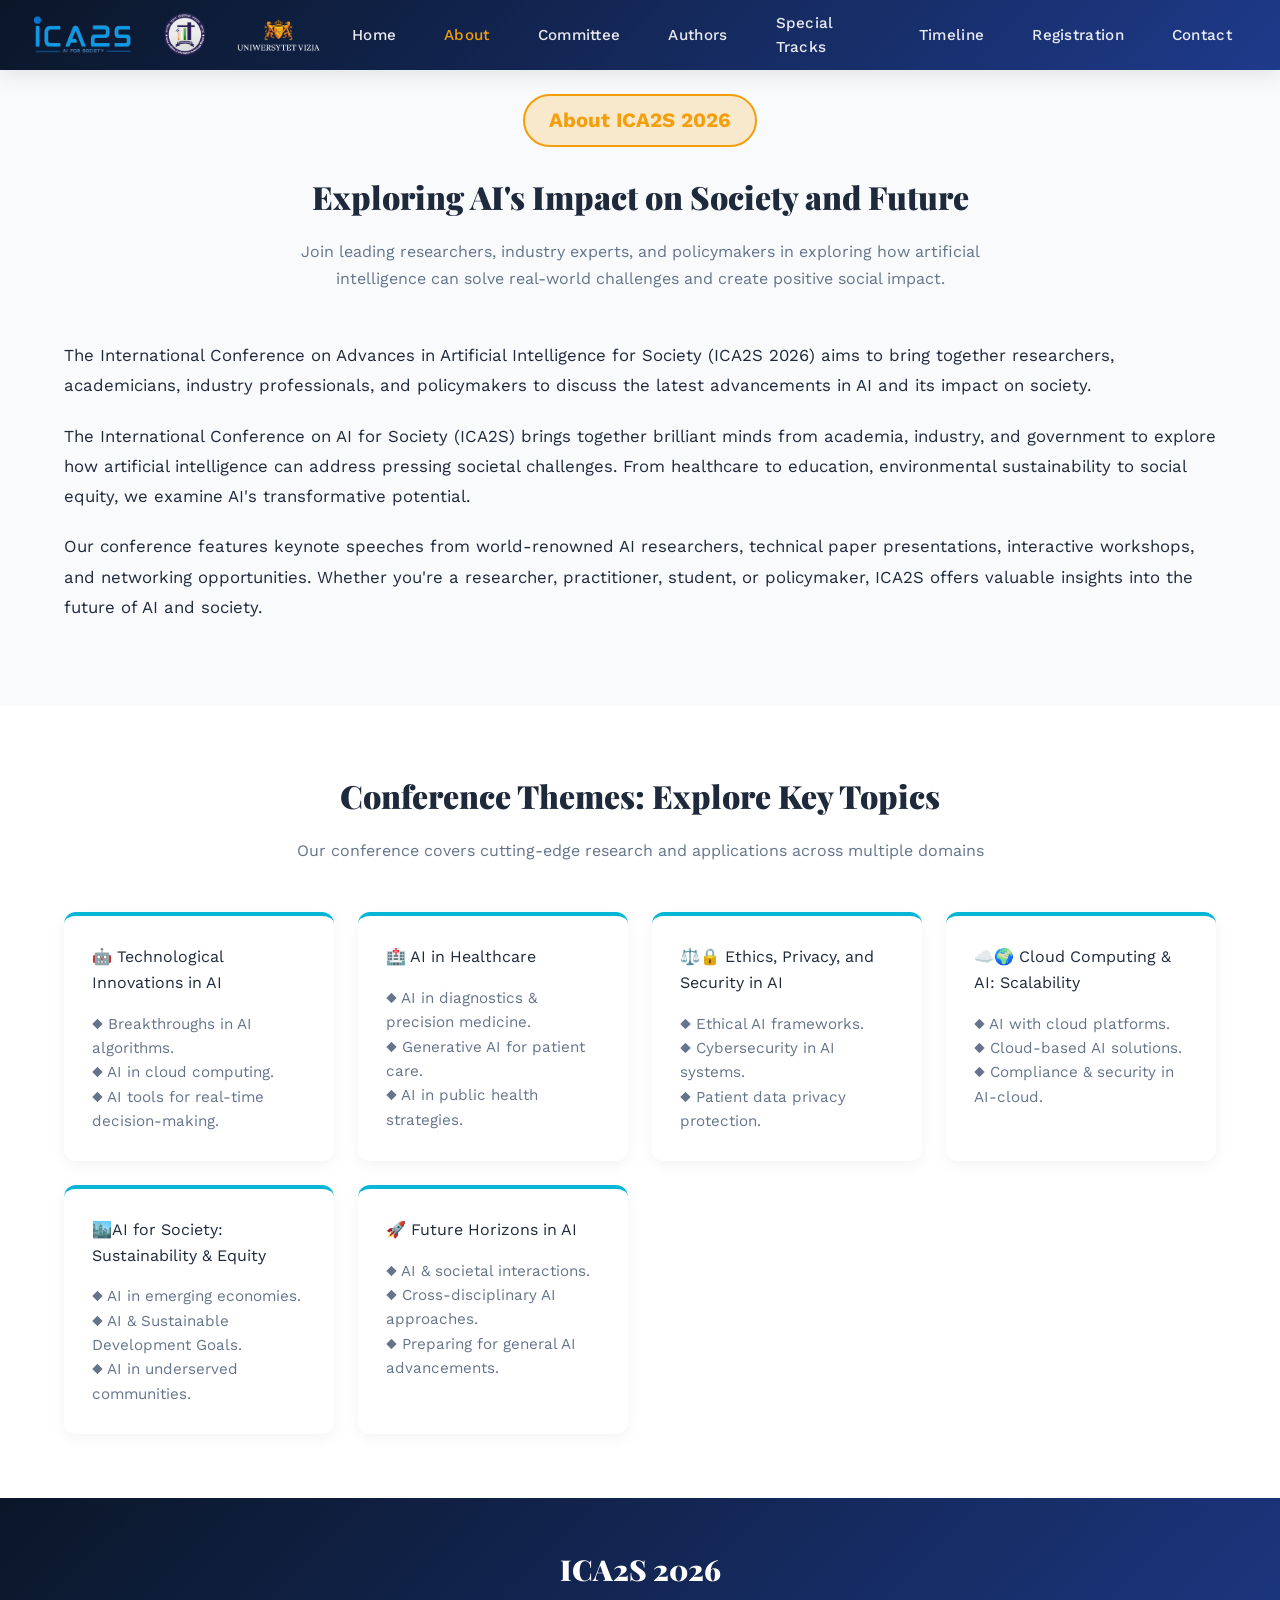
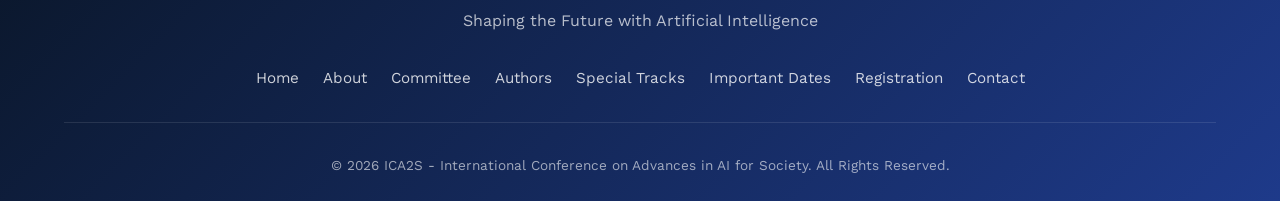
==== about.html @ 01bc4d03 "Seprate files and images" ====
<!DOCTYPE html>
<html lang="en">
<head>
    <meta charset="UTF-8">
    <meta name="viewport" content="width=device-width, initial-scale=1.0">
    <title>ICA2S 2026 -  International Conference on Advances in Artificial Intelligence for Society</title>
    <link rel="preconnect" href="https://fonts.googleapis.com">
    <link rel="preconnect" href="https://fonts.gstatic.com" crossorigin>
    <link href="https://fonts.googleapis.com/css2?family=Playfair+Display:wght@400;700;900&family=Work+Sans:wght@300;400;500;600&display=swap" rel="stylesheet">
    <link rel="icon" href="favicon/favicon.ico" type="image/x-icon">
    <link rel="stylesheet" href="css/style.css">
    <script src="scripts/script.js" defer></script>
</head>
<body>
    <!-- Fixed Navigation -->
    <nav id="navbar">
        <div class="nav-container">
            <div class="logo">
			<span style="display:flex; align-items:center; justify-content:flex-start; gap:20px; white-space:nowrap;">
    <a href="https://www.ica2s.com/" target="_blank" > <img src="Assets/logo.png" style="height:50px; width:auto;"> </a>
    <a href="https://iiitbhopal.ac.in/" target="_blank" ><img src="Assets/logo-iiitb.png" style="height:50px; width:auto;"> </a>
  <a href="https://vizja.pl/en/" target="_blank" ><img src="Assets/logo-v.png" style="height:50px; width:auto;"> </a>
</span>

                 
            </div>
            <button class="menu-toggle" id="menuToggle" aria-label="Toggle menu">
                <span></span>
                <span></span>
                <span></span>
            </button>
            <ul class="nav-menu" id="navMenu">
                <li><a href="index.html" class="nav-link">Home</a></li>
				<li><a href="about.html" class="nav-link active">About</a></li>
                <li><a href="committee.html" class="nav-link">Committee</a></li>
                <li><a href="authors.html" class="nav-link"> Authors</a></li>
                <li><a href="special-track.html" class="nav-link">Special Tracks</a></li>
                <li><a href="timeline.html" class="nav-link"> Timeline</a></li>
                <li><a href="registration.html" class="nav-link">Registration</a></li>
                <li><a href="contact.html" class="nav-link">Contact</a></li>
            </ul>
        </div>
    </nav>

    <!-- About Section -->
    <section id="about">
        <div class="section-container">
            <div class="section-header">
                <span class="hero-badge"><h2>About ICA2S 2026 </h2></span>
                <h4 class="section-title">Exploring AI's Impact on Society and Future </h4>
                <p class="section-description">
                    Join leading researchers, industry experts, and policymakers in exploring how artificial intelligence can solve real-world challenges and create positive social impact.
                </p>
            </div>
            <div class="about-content">
                <div class="about-text">
                    <p>
					
                        The International Conference on Advances in Artificial Intelligence for Society (ICA2S 2026) aims to bring together researchers, academicians, industry professionals, and policymakers to discuss the latest advancements in AI and its impact on society. 
					 </p>
                    <p>	
						The International Conference on AI for Society (ICA2S) brings together brilliant minds from academia, industry, and government to explore how artificial intelligence can address pressing societal challenges. From healthcare to education, environmental sustainability to social equity, we examine AI's transformative potential.
                    </p>
                    <p>
                        Our conference features keynote speeches from world-renowned AI researchers, technical paper presentations, interactive workshops, and networking opportunities. Whether you're a researcher, practitioner, student, or policymaker, ICA2S offers valuable insights into the future of AI and society.
                    </p>
                </div>

            </div>
        </div>
    </section>

    <!-- Themes Section -->
    <section id="themes">
        <div class="section-container">
            <div class="section-header">
      
                <h2 class="section-title">Conference Themes: Explore Key Topics</h2>
                <p class="section-description">
                    Our conference covers cutting-edge research and applications across multiple domains
                </p>
            </div>
            <div class="themes-grid"> 
			 <div class="theme-card">
                    <span class="theme-icon">🤖 Technological Innovations in AI </span>
                    <p>  ◆ Breakthroughs in AI algorithms.<br>◆ AI in cloud computing.<br>◆ AI tools for real-time decision-making.  </p>
                </div>
			
                <div class="theme-card">
                    <span class="theme-icon">🏥 AI in Healthcare</span>
                    <p> ◆ AI in diagnostics & precision medicine. <br> ◆ Generative AI for patient care.<br> ◆ AI in public health strategies. </p>
                </div>
                <div class="theme-card">
                    <span class="theme-icon"> ⚖️🔒 Ethics, Privacy, and Security in AI </span>
                    
                    <p>◆ Ethical AI frameworks.<br>◆ Cybersecurity in AI systems.<br>◆ Patient data privacy protection. </p>
                </div>
                <div class="theme-card">
                    <span class="theme-icon">☁️🌍 Cloud Computing & AI: Scalability </span>
                    <p>◆ AI with cloud platforms.<br>◆ Cloud-based AI solutions.<br>◆ Compliance & security in AI-cloud. </p>
                </div>
                <div class="theme-card">
                    <span class="theme-icon"> 🏙️AI for Society: Sustainability & Equity</span>
                    <p>◆ AI in emerging economies. <br>◆ AI & Sustainable Development Goals.<br> ◆ AI in underserved communities.</p>
                </div>
                <div class="theme-card">
                    <span class="theme-icon">🚀 Future Horizons in AI </span>
                    <p>◆ AI & societal interactions.  <br>◆ Cross-disciplinary AI approaches.  <br> ◆ Preparing for general AI advancements. </p>
                </div>
            </div>
        </div>
    </section>

    <!-- Footer -->
    <footer>
        <div class="footer-content">
            <div class="footer-logo">ICA2S 2026</div>
            <p style="color: rgba(255, 255, 255, 0.7); margin-bottom: 2rem;">
                Shaping the Future with Artificial Intelligence
            </p>
            <div class="footer-links">
                <a href="index.html">Home</a>
                <a href="about.html">About</a>
                <a href="committee.html">Committee</a>
                <a href="authors.html">Authors</a>
                <a href="special-track.html">Special Tracks</a>
                <a href="timeline.html">Important Dates</a>
                <a href="registration.html">Registration</a>
                <a href="contact.html">Contact</a>
            </div>
            <div class="footer-copyright">
                © 2026 ICA2S - International Conference on Advances in AI for Society. All Rights Reserved.
            </div>
        </div>
    </footer>
</body>
</html>
---- css/style.css ----
:root {
    --primary-dark: #0a1628;
    --primary-blue: #1e3a8a;
    --accent-gold: #f59e0b;
    --accent-teal: #06b6d4;
    --light-bg: #f8fafc;
    --text-dark: #1e293b;
    --text-light: #64748b;
    --nav-height: 70px;
}

* {
    margin: 0;
    padding: 0;
    box-sizing: border-box;
}

html {
    scroll-behavior: smooth;
    scroll-padding-top: var(--nav-height);
}

body {
    padding-top: 30px;
    font-family: 'Work Sans', sans-serif;
    color: var(--text-dark);
    line-height: 1.6;
    overflow-x: hidden;
    word-wrap: break-word;
    overflow-wrap: break-word;
}
a{ color: var(--accent-gold);}

/* Fixed Navigation */
nav {
    position: fixed;
    top: 0;
    left: 0;
    right: 0;
    height: var(--nav-height);
    background: linear-gradient(135deg, var(--primary-dark) 0%, var(--primary-blue) 100%);
    z-index: 1000;
    box-shadow: 0 4px 20px rgba(0, 0, 0, 0.1);
    transition: all 0.3s ease;
}

nav.scrolled {
    box-shadow: 0 4px 30px rgba(0, 0, 0, 0.2);
}

.nav-container {
    max-width: 1400px;
    margin: 0 auto;
    height: 100%;
    display: flex;
    align-items: center;
    justify-content: space-between;
    padding: 0 1.5rem;
}

.logo {
    font-family: 'Playfair Display', serif;
    font-size: 1.5rem;
    font-weight: 900;
    color: white;
    letter-spacing: -0.02em;
    display: flex;
    align-items: center;
    gap: 0.5rem;
    z-index: 1001;
}

.logo-accent {
    color: var(--accent-gold);
    font-size: 1.7rem;
}

/* Hamburger Menu */
.menu-toggle {
    display: none;
    flex-direction: column;
    cursor: pointer;
    z-index: 1001;
    background: none;
    border: none;
    padding: 0.5rem;
}

.menu-toggle span {
    width: 25px;
    height: 3px;
    background: white;
    margin: 3px 0;
    transition: all 0.3s ease;
    border-radius: 3px;
}

.menu-toggle.active span:nth-child(1) {
    transform: rotate(45deg) translate(7px, 7px);
}

.menu-toggle.active span:nth-child(2) {
    opacity: 0;
}

.menu-toggle.active span:nth-child(3) {
    transform: rotate(-45deg) translate(7px, -7px);
}

.nav-menu {
    display: flex;
    list-style: none;
    gap: 0;
    align-items: center;
}

.nav-menu li {
    position: relative;
}

.nav-menu a {
    display: block;
    padding: 0.75rem 1.5rem;
    color: rgba(255, 255, 255, 0.9);
    text-decoration: none;
    font-weight: 500;
    font-size: 0.95rem;
    letter-spacing: 0.02em;
    transition: all 0.3s ease;
    position: relative;
}

.nav-menu a::before {
    content: '';
    position: absolute;
    bottom: 0;
    left: 50%;
    width: 0;
    height: 3px;
    background: var(--accent-gold);
    transform: translateX(-50%);
    transition: width 0.3s ease;
}

.nav-menu a:hover {
    color: white;
}

.nav-menu a:hover::before {
    width: 60%;
}

.nav-menu a.active {
    color: var(--accent-gold);
}

/* Hero Section */
.main {
    mmmin-height: 100dvh;
    background: linear-gradient(135deg, var(--primary-dark) 0%, var(--primary-blue) 50%, #1e40af 100%);
    display: flex;
    align-items: center;
    justify-content: center;
    position: relative;
    overflow: hidden;
    padding-top: var(--nav-height);
}

.main::before {
    content: '';
    position: absolute;
    top: 0;
    left: 0;
    right: 0;
    bottom: 0;
    background: url('data:image/svg+xml,<svg width="100" height="100" xmlns="http://www.w3.org/2000/svg"><defs><pattern id="grid" width="100" height="100" patternUnits="userSpaceOnUse"><path d="M 100 0 L 0 0 0 100" fill="none" stroke="rgba(255,255,255,0.03)" stroke-width="1"/></pattern></defs><rect width="100%" height="100%" fill="url(%23grid)" /></svg>');
    opacity: 0.5;
}



/* Hero Section */
.hero {
    mmmin-height: 100dvh;
    background: linear-gradient(135deg, var(--primary-dark) 0%, var(--primary-blue) 50%, #1e40af 100%);
    display: flex;
    align-items: center;
    justify-content: center;
    position: relative;
    
}

.hero::before {
    content: '';
    position: absolute;
    background: url('data:image/svg+xml,<svg width="100" height="100" xmlns="http://www.w3.org/2000/svg"><defs><pattern id="grid" width="100" height="100" patternUnits="userSpaceOnUse"><path d="M 100 0 L 0 0 0 100" fill="none" stroke="rgba(255,255,255,0.03)" stroke-width="1"/></pattern></defs><rect width="100%" height="100%" fill="url(%23grid)" /></svg>');
    opacity: 0.5;
}

.hero-content {
    max-width: 1200px;
    margin: 0 auto;
    padding: 2rem 1.5rem;
    text-align: center;
    position: relative;
    z-index: 1;
}

.hero-img {
    
    max-width: 1200px;
    margin: 0px auto;
}
.hero-main {
    background: linear-gradient(135deg, var(--primary-dark) 0%, var(--primary-blue) 50%, #1e40af 100%);
    
    mmax-width: 1200px;
    margin: 0 auto;
    padding: 2rem 1.5rem;
    text-align: center;
    position: relative;
    z-index: 1;
    color:white;
}

.hero-badge {
    display: inline-block;
    background: rgba(245, 158, 11, 0.2);
    color: var(--accent-gold);
    padding: 0.5rem 1.5rem;
    border-radius: 50px;
    font-size: 0.85rem;
    font-weight: 600;
    margin-bottom: 1.5rem;
    border: 2px solid var(--accent-gold);
    animation: fadeInUp 0.8s ease-out;
}

.hero h1 {
    
    font-size: clamp(1.6rem, 5vw, 2.5rem);
    font-weight: 900;
    color: white;
    line-height: 1.2;
    margin-bottom: 1rem;
    animation: fadeInUp 0.8s ease-out 0.2s both;
}

        .hero-main h1 {
    
    font-size: clamp(1.6rem, 5vw, 2.5rem);
    font-weight: 900;
    color: white;
    line-height: 1.2;
    margin-bottom: 1rem;
    animation: fadeInUp 0.8s ease-out 0.2s both;
}

.hero-subtitle {
    font-size: 1.1rem;
    color: rgba(255, 255, 255, 0.9);
    margin-bottom: 1rem;
    font-weight: 300;
    animation: fadeInUp 0.8s ease-out 0.4s both;
}

.hero-date {
    font-size: 1rem;
    color: var(--accent-gold);
    margin-bottom: 2rem;
    font-weight: 600;
    animation: fadeInUp 0.8s ease-out 0.6s both;
}

.hero-cta {
    display: flex;
    flex-direction: column;
    gap: 1rem;
    align-items: center;
    animation: fadeInUp 0.8s ease-out 0.8s both;
}

.cta-button {
    padding: 1rem 2rem;
    font-size: 1rem;
    font-weight: 600;
    border: none;
    border-radius: 8px;
    cursor: pointer;
    text-decoration: none;
    transition: all 0.3s ease;
    display: inline-block;
    min-width: 200px;
    text-align: center;
}

.cta-primary {
    background: var(--accent-gold);
    color: var(--primary-dark);
}

.cta-primary:hover {
    background: #d97706;
    transform: translateY(-2px);
    box-shadow: 0 10px 30px rgba(245, 158, 11, 0.3);
}

.cta-secondary {
    background: transparent;
    color: white;
    border: 2px solid white;
}

.cta-secondary:hover {
    background: white;
    color: var(--primary-blue);
    transform: translateY(-2px);
}

@keyframes fadeInUp {
    from {
        opacity: 0;
        transform: translateY(30px);
    }
    to {
        opacity: 1;
        transform: translateY(0);
    }
}

/* Section Styles */
section {
    padding: 4rem 0;
}

.section-container {
    max-width: 1200px;
    margin: 0 auto;
    padding: 0 1.5rem;
}

.section-header {
    text-align: center;
    margin-bottom: 3rem;
}

.section-badge {
    display: inline-block;
    background: rgba(30, 58, 138, 0.1);
    color: var(--primary-blue);
    padding: 0.5rem 1.25rem;
    border-radius: 50px;
    font-size: 0.85rem;
    font-weight: 600;
    margin-bottom: 1rem;
}

.section-title {
    font-family: 'Playfair Display', serif;
    font-size: 2rem;
    font-weight: 900;
    color: var(--text-dark);
    margin-bottom: 1rem;
}

.section-description {
    font-size: 1rem;
    color: var(--text-light);
    max-width: 700px;
    margin: 0 auto;
    line-height: 1.7;
}

/* About Section */
#about {
    background: var(--light-bg);
}

.about-content {
    display: grid;
    gap: 2rem;
    margin-top: 2rem;
}

.about-text {
    font-size: 1.05rem;
    color: var(--text-dark);
    line-height: 1.8;
}

.about-text p {
    margin-bottom: 1.25rem;
}

.stats-grid {
    display: grid;
    grid-template-columns: repeat(auto-fit, minmax(140px, 1fr));
    gap: 1.5rem;
    margin-top: 2.5rem;
}

.stat-card {
    background: white;
    padding: 1.5rem;
    border-radius: 12px;
    text-align: center;
    box-shadow: 0 4px 15px rgba(0, 0, 0, 0.05);
    transition: transform 0.3s ease, box-shadow 0.3s ease;
}

.stat-card:hover {
    transform: translateY(-5px);
    box-shadow: 0 8px 25px rgba(0, 0, 0, 0.1);
}

.stat-number {
    font-family: 'Playfair Display', serif;
    font-size: 2rem;
    font-weight: 900;
    color: var(--primary-blue);
    display: block;
    margin-bottom: 0.25rem;
}

.stat-label {
    font-size: 0.9rem;
    color: var(--text-light);
}

/* Themes Section */
.themes-grid {
    display: grid;
    grid-template-columns: repeat(auto-fit, minmax(240px, 1fr));
    gap: 1.5rem;
    margin-top: 2rem;
}

.theme-card {
    background: white;
    padding: 1.75rem;
    border-radius: 12px;
    box-shadow: 0 4px 15px rgba(0, 0, 0, 0.05);
    transition: all 0.3s ease;
    border-top: 4px solid var(--accent-teal);
}

.theme-card:hover {
    transform: translateY(-5px);
    box-shadow: 0 8px 30px rgba(0, 0, 0, 0.12);
}

.theme-icon {
    font-size: 1 rem;
    margin-bottom: 1rem;
    font-style:bold;
    display: block;
}

.theme-card h3 {
    font-size: 1.25rem;
    color: var(--text-dark);
    margin-bottom: 0.75rem;
    font-weight: 600;
}

.theme-card p {
    color: var(--text-light);
    font-size: 0.95rem;
    line-height: 1.6;
}

/* Timeline Section */
#dates {
    background: var(--light-bg);
}

.timeline {
    max-width: 800px;
    margin: 2rem auto 0;
    position: relative;
}

.timeline::before {
    content: '';
    position: absolute;
    left: 20px;
    top: 0;
    bottom: 0;
    width: 2px;
    background: var(--accent-gold);
}

.timeline-item {
    position: relative;
    padding-left: 60px;
    margin-bottom: 2rem;
}

.timeline-dot {
    position: absolute;
    left: 11px;
    top: 0;
    width: 20px;
    height: 20px;
    border-radius: 50%;
    background: var(--accent-gold);
    border: 4px solid var(--light-bg);
    z-index: 1;
}

.timeline-content {
    background: white;
    padding: 1.25rem 1.5rem;
    border-radius: 12px;
    box-shadow: 0 4px 15px rgba(0, 0, 0, 0.05);
}

.timeline-date {
    font-weight: 600;
    color: var(--primary-blue);
    margin-bottom: 0.5rem;
    font-size: 0.95rem;
}

.timeline-title {
    font-size: 1.1rem;
    color: var(--text-dark);
    font-weight: 600;
}

/* Committee Section */
.committee-grid {
    display: grid;
    grid-template-columns: repeat(auto-fit, minmax(250px, 1fr));
    gap: 1.5rem;
    margin-top: 2rem;
}

.committee-card {
    background: white;
    padding: 1.75rem;
    border-radius: 12px;
    text-align: center;
    box-shadow: 0 4px 15px rgba(0, 0, 0, 0.05);
    transition: all 0.3s ease;
}

.committee-card:hover {
    transform: translateY(-5px);
    box-shadow: 0 8px 30px rgba(0, 0, 0, 0.12);
}

.committee-photo {
    width: 200px;
    height: 200px;
    margin: 0 auto 1rem;
    display: flex;
    align-items: center;
    justify-content: center;
    font-size: 2.5rem;
    color: white;
}

.committee-card h3 {
    font-size: 1.1rem;
    color: var(--text-dark);
    margin-bottom: 0.25rem;
    font-weight: 600;
}

.committee-role {
    color: var(--primary-blue);
    font-weight: 600;
    font-size: 0.9rem;
    margin-bottom: 0.5rem;
}

.committee-affiliation {
    color: var(--text-light);
    font-size: 0.85rem;
}

/* Registration Section */
#registration {
    background: var(--light-bg);
}

.registration-grid {
    display: grid;
    grid-template-columns: repeat(auto-fit, minmax(280px, 1fr));
    gap: 1.5rem;
    margin-top: 2rem;
}

.registration-card {
    background: white;
    padding: 2rem 1.5rem;
    border-radius: 12px;
    box-shadow: 0 4px 15px rgba(0, 0, 0, 0.05);
    transition: all 0.3s ease;
    text-align: center;
}

.registration-card:hover {
    transform: translateY(-5px);
    box-shadow: 0 8px 30px rgba(0, 0, 0, 0.12);
}

.registration-type {
    font-size: 1.25rem;
    font-weight: 700;
    color: var(--primary-blue);
    margin-bottom: 1rem;
}

.registration-price {
    font-family: 'Playfair Display', serif;
    font-size: 2.5rem;
    font-weight: 900;
    color: var(--text-dark);
    margin-bottom: 1.5rem;
}

.registration-price span {
    font-size: 1rem;
    color: var(--text-light);
    font-family: 'Work Sans', sans-serif;
}

.registration-features {
    list-style: none;
    margin-bottom: 1.5rem;
    text-align: left;
}

.registration-features li {
    padding: 0.5rem 0;
    color: var(--text-dark);
    font-size: 0.9rem;
    border-bottom: 1px solid rgba(0, 0, 0, 0.05);
}

.registration-features li::before {
    content: '✓';
    color: var(--accent-teal);
    font-weight: bold;
    margin-right: 0.75rem;
}

.register-button {
    width: 100%;
    padding: 0.9rem;
    background: var(--primary-blue);
    color: white;
    border: none;
    border-radius: 8px;
    font-size: 1rem;
    font-weight: 600;
    cursor: pointer;
    transition: all 0.3s ease;
}

.register-button:hover {
    background: var(--primary-dark);
    transform: translateY(-2px);
}

/* Contact Section */
.contact-container {
    display: grid;
    grid-template-columns: repeat(auto-fit, minmax(280px, 1fr));
    gap: 2rem;
    margin-top: 2rem;
}

.contact-info {
    display: grid;
    gap: 1.5rem;
}

.contact-item {
    display: flex;
    gap: 1.25rem;
    background: white;
    padding: 1.5rem;
    border-radius: 12px;
    box-shadow: 0 4px 15px rgba(0, 0, 0, 0.05);
}

.contact-icon {
    font-size: 2rem;
    flex-shrink: 0;
}

.contact-details h3 {
    font-size: 1.1rem;
    color: var(--text-dark);
    margin-bottom: 0.5rem;
    font-weight: 600;
}

.contact-details p {
    color: var(--text-light);
    font-size: 0.95rem;
    margin-bottom: 0.25rem;
}

.contact-details a {
    color: var(--primary-blue);
    text-decoration: none;
}

.contact-form {
    background: white;
    padding: 2rem;
    border-radius: 12px;
    box-shadow: 0 4px 15px rgba(0, 0, 0, 0.05);
}

.form-group {
    margin-bottom: 1.5rem;
}

.form-group label {
    display: block;
    margin-bottom: 0.5rem;
    color: var(--text-dark);
    font-weight: 600;
    font-size: 0.95rem;
}

.form-group input,
.form-group textarea {
    width: 100%;
    padding: 0.85rem;
    border: 2px solid rgba(0, 0, 0, 0.1);
    border-radius: 8px;
    font-family: 'Work Sans', sans-serif;
    font-size: 0.95rem;
    transition: border-color 0.3s ease;
}

.form-group input:focus,
.form-group textarea:focus {
    outline: none;
    border-color: var(--primary-blue);
}

.form-group textarea {
    resize: vertical;
    min-height: 130px;
}

.submit-button {
    width: 100%;
    padding: 0.9rem;
    background: var(--accent-gold);
    color: var(--primary-dark);
    border: none;
    border-radius: 8px;
    font-size: 1rem;
    font-weight: 600;
    cursor: pointer;
    transition: all 0.3s ease;
}

.submit-button:hover {
    background: #d97706;
    transform: translateY(-2px);
}

/* Footer */
footer {
    background: linear-gradient(135deg, var(--primary-dark) 0%, var(--primary-blue) 100%);
    color: white;
    padding: 3rem 0 1.5rem;
}

.footer-content {
    max-width: 1200px;
    margin: 0 auto;
    padding: 0 1.5rem;
    text-align: center;
}

.footer-logo {
    font-family: 'Playfair Display', serif;
    font-size: 1.8rem;
    font-weight: 900;
    margin-bottom: 1rem;
}

.footer-links {
    display: flex;
    flex-wrap: wrap;
    justify-content: center;
    gap: 1.5rem;
    margin: 2rem 0;
}

.footer-links a {
    color: rgba(255, 255, 255, 0.8);
    text-decoration: none;
    font-size: 0.95rem;
    transition: color 0.3s ease;
}

.footer-links a:hover {
    color: var(--accent-gold);
}

.footer-copyright {
    padding-top: 2rem;
    border-top: 1px solid rgba(255, 255, 255, 0.1);
    color: rgba(255, 255, 255, 0.6);
    font-size: 0.85rem;
}

.table-container{
width:100%;
overflow-x:auto;
}

/* Common table style */
table{
border-collapse:collapse;
width:100%;
margin-bottom:20px;
}

th, td{
border:1px solid #ddd;
padding:10px;
text-align:center;
}

th{

}

tr:nth-child(even){
background:#f9f9f9;
}

/* Hide mobile tables on desktop */
.mobile-table{   display:none; }

.caption{
font-size:20px;
font-weight:bold;
margin:15px 0;
}

/* Mobile Responsive Styles */
@media (max-width: 789px) {

.hero-main { min-height: 100dvh; }

.main { min-height: 100dvh; }
.desktop-table{  display:none;}

.mobile-table{   display:block; }
    :root {
        --nav-height: 60px;
    }
    
    .menu-toggle {
        display: flex;
    }
    
    .nav-menu {
        position: fixed;
        top: var(--nav-height);
        left: -100%;
        width: 100%;
        height: calc(100vh - var(--nav-height));
        background: linear-gradient(135deg, var(--primary-dark) 0%, var(--primary-blue) 100%);
        flex-direction: column;
        align-items: center;
        justify-content: flex-start;
        padding: 2rem 0;
        transition: left 0.3s ease;
        overflow-y: auto;
    }
    
    .nav-menu.active {
        left: 0;
    }
    
    .nav-menu li {
        width: 100%;
        text-align: center;
    }
    
    .nav-menu a {
        padding: 1rem;
        font-size: 1.1rem;
        width: 100%;
    }
    
    .nav-menu a::before {
        display: none;
    }
    
    .hero h1 {
        font-size: 2rem;
    }
    
    .hero-main h1 {
        font-size: 2rem;
    }

    .hero-subtitle {
        font-size: 1rem;
    }
    
    .hero-cta {
        width: 100%;
        max-width: 300px;
        margin: 0 auto;
    }
    
    .cta-button {
        width: 100%;
    }
    
    .section-title {
        font-size: 1.75rem;
    }
    
    .section-description {
        font-size: 0.95rem;
    }
    
    .stats-grid {
        grid-template-columns: repeat(2, 1fr);
    }
    
    .themes-grid,
    .committee-grid,
    .registration-grid {
        grid-template-columns: 1fr;
    }
    
    .timeline::before {
        left: 15px;
    }
    
    .timeline-item {
        padding-left: 50px;
    }
    
    .timeline-dot {
        left: 6px;
    }
    
    .contact-container {
        grid-template-columns: 1fr;
    }
    
    .footer-links {
        flex-direction: column;
        gap: 1rem;
    }
}

@media (max-width: 480px) {
    .logo {
        font-size: 1.2rem;
    }
    
    .logo-accent {
        font-size: 1.4rem;
    }
    
    .hero h1 {
        font-size: 1.75rem;
    }
    .hero-main h1 {
        font-size: 1.75rem;
    }            
    .stats-grid {
        grid-template-columns: 1fr;
    }
    
    .registration-price {
        font-size: 2rem;
    }
}

/* Tablet Responsive */
@media (min-width: 769px) and (max-width: 1024px) {
    .nav-menu a {
        padding: 0.75rem 1rem;
        font-size: 0.9rem;
    }
    
    .hero h1 {
        font-size: 3rem;
    }
    

    .hero-main h1 {
        font-size: 3rem;
    }
    .themes-grid,
    .committee-grid {
        grid-template-columns: repeat(2, 1fr);
    }
}

.hero-subtitle a::after{
  content:"";
  position:absolute;
  left:0;
  bottom:-3px;
  width:0;
  height:2px;
  background:#f59e0b;
  transition:0.3s;
}

.hero-subtitle a:hover{
  color:#fff;
  text-shadow:0 0 8px rgba(245,158,11,0.8);
}

.hero-subtitle a:hover::after{
  width:100%;
}

img {
    max-width: 100%;
    height: auto;
    display: block;
}
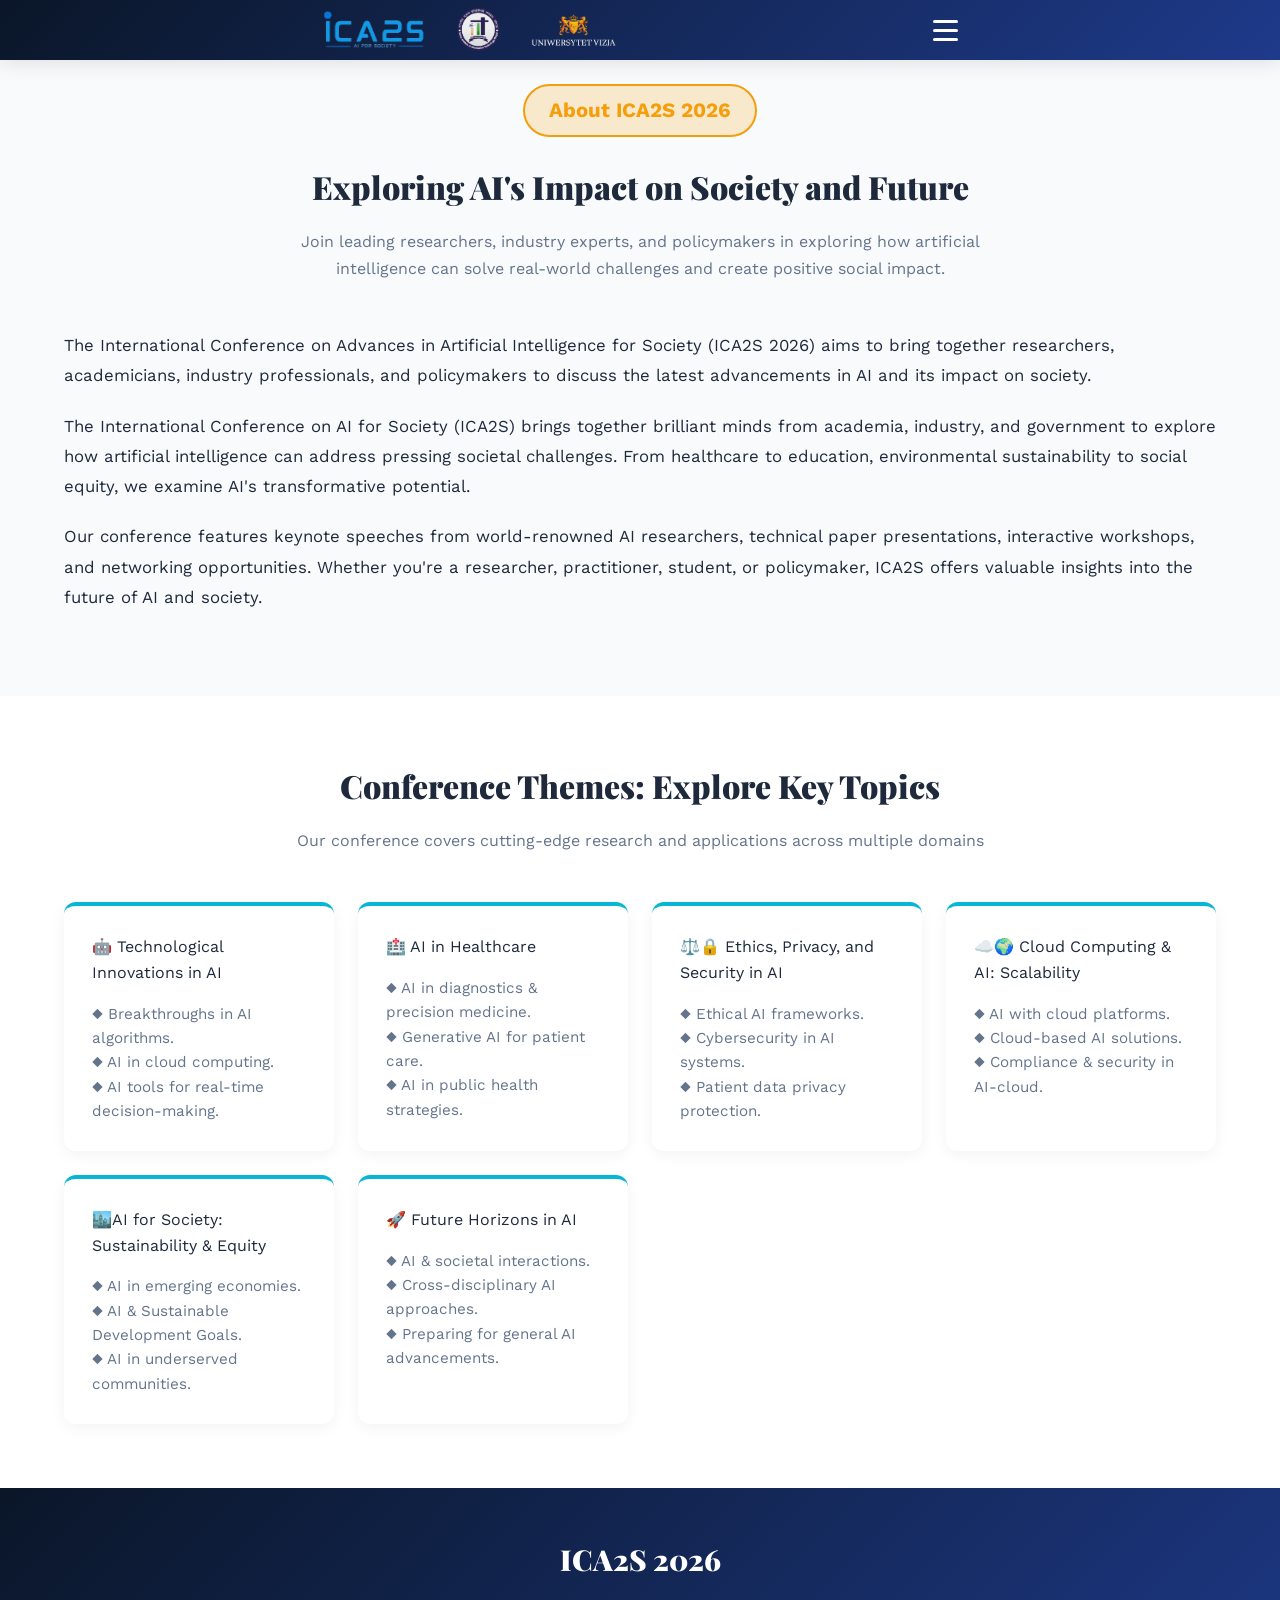
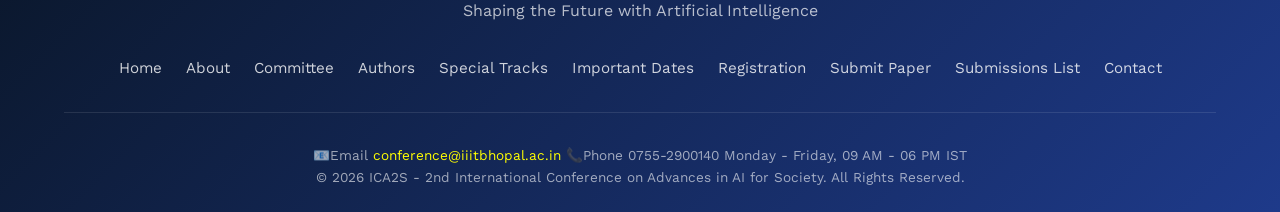
==== commit 2b1414be: "Updated committee section with member photos" ====
--- a/about.html
+++ b/about.html
@@ -1,68 +1,56 @@
 <!DOCTYPE html>
 <html lang="en">
+
 <head>
     <meta charset="UTF-8">
     <meta name="viewport" content="width=device-width, initial-scale=1.0">
-    <title>ICA2S 2026 -  International Conference on Advances in Artificial Intelligence for Society</title>
+    <title>ICA2S 2026 - International Conference on Advances in Artificial Intelligence for Society</title>
     <link rel="preconnect" href="https://fonts.googleapis.com">
     <link rel="preconnect" href="https://fonts.gstatic.com" crossorigin>
-    <link href="https://fonts.googleapis.com/css2?family=Playfair+Display:wght@400;700;900&family=Work+Sans:wght@300;400;500;600&display=swap" rel="stylesheet">
+    <link
+        href="https://fonts.googleapis.com/css2?family=Playfair+Display:wght@400;700;900&family=Work+Sans:wght@300;400;500;600&display=swap"
+        rel="stylesheet">
     <link rel="icon" href="favicon/favicon.ico" type="image/x-icon">
     <link rel="stylesheet" href="css/style.css">
     <script src="scripts/script.js" defer></script>
 </head>
+
 <body>
     <!-- Fixed Navigation -->
-    <nav id="navbar">
-        <div class="nav-container">
-            <div class="logo">
-			<span style="display:flex; align-items:center; justify-content:flex-start; gap:20px; white-space:nowrap;">
-    <a href="https://www.ica2s.com/" target="_blank" > <img src="Assets/logo.png" style="height:50px; width:auto;"> </a>
-    <a href="https://iiitbhopal.ac.in/" target="_blank" ><img src="Assets/logo-iiitb.png" style="height:50px; width:auto;"> </a>
-  <a href="https://vizja.pl/en/" target="_blank" ><img src="Assets/logo-v.png" style="height:50px; width:auto;"> </a>
-</span>
-
-                 
-            </div>
-            <button class="menu-toggle" id="menuToggle" aria-label="Toggle menu">
-                <span></span>
-                <span></span>
-                <span></span>
-            </button>
-            <ul class="nav-menu" id="navMenu">
-                <li><a href="index.html" class="nav-link">Home</a></li>
-				<li><a href="about.html" class="nav-link active">About</a></li>
-                <li><a href="committee.html" class="nav-link">Committee</a></li>
-                <li><a href="authors.html" class="nav-link"> Authors</a></li>
-                <li><a href="special-track.html" class="nav-link">Special Tracks</a></li>
-                <li><a href="timeline.html" class="nav-link"> Timeline</a></li>
-                <li><a href="registration.html" class="nav-link">Registration</a></li>
-                <li><a href="contact.html" class="nav-link">Contact</a></li>
-            </ul>
-        </div>
-    </nav>
+    <div id="navbar-placeholder"></div>
 
     <!-- About Section -->
     <section id="about">
         <div class="section-container">
             <div class="section-header">
-                <span class="hero-badge"><h2>About ICA2S 2026 </h2></span>
+                <span class="hero-badge">
+                    <h2>About ICA2S 2026 </h2>
+                </span>
                 <h4 class="section-title">Exploring AI's Impact on Society and Future </h4>
                 <p class="section-description">
-                    Join leading researchers, industry experts, and policymakers in exploring how artificial intelligence can solve real-world challenges and create positive social impact.
+                    Join leading researchers, industry experts, and policymakers in exploring how artificial
+                    intelligence can solve real-world challenges and create positive social impact.
                 </p>
             </div>
             <div class="about-content">
                 <div class="about-text">
                     <p>
-					
-                        The International Conference on Advances in Artificial Intelligence for Society (ICA2S 2026) aims to bring together researchers, academicians, industry professionals, and policymakers to discuss the latest advancements in AI and its impact on society. 
-					 </p>
-                    <p>	
-						The International Conference on AI for Society (ICA2S) brings together brilliant minds from academia, industry, and government to explore how artificial intelligence can address pressing societal challenges. From healthcare to education, environmental sustainability to social equity, we examine AI's transformative potential.
+
+                        The International Conference on Advances in Artificial Intelligence for Society (ICA2S 2026)
+                        aims to bring together researchers, academicians, industry professionals, and policymakers to
+                        discuss the latest advancements in AI and its impact on society.
                     </p>
                     <p>
-                        Our conference features keynote speeches from world-renowned AI researchers, technical paper presentations, interactive workshops, and networking opportunities. Whether you're a researcher, practitioner, student, or policymaker, ICA2S offers valuable insights into the future of AI and society.
+                        The International Conference on AI for Society (ICA2S) brings together brilliant minds from
+                        academia, industry, and government to explore how artificial intelligence can address pressing
+                        societal challenges. From healthcare to education, environmental sustainability to social
+                        equity, we examine AI's transformative potential.
+                    </p>
+                    <p>
+                        Our conference features keynote speeches from world-renowned AI researchers, technical paper
+                        presentations, interactive workshops, and networking opportunities. Whether you're a researcher,
+                        practitioner, student, or policymaker, ICA2S offers valuable insights into the future of AI and
+                        society.
                     </p>
                 </div>
 
@@ -74,64 +62,51 @@
     <section id="themes">
         <div class="section-container">
             <div class="section-header">
-      
+
                 <h2 class="section-title">Conference Themes: Explore Key Topics</h2>
                 <p class="section-description">
                     Our conference covers cutting-edge research and applications across multiple domains
                 </p>
             </div>
-            <div class="themes-grid"> 
-			 <div class="theme-card">
+            <div class="themes-grid">
+                <div class="theme-card">
                     <span class="theme-icon">🤖 Technological Innovations in AI </span>
-                    <p>  ◆ Breakthroughs in AI algorithms.<br>◆ AI in cloud computing.<br>◆ AI tools for real-time decision-making.  </p>
+                    <p> ◆ Breakthroughs in AI algorithms.<br>◆ AI in cloud computing.<br>◆ AI tools for real-time
+                        decision-making. </p>
                 </div>
-			
+
                 <div class="theme-card">
                     <span class="theme-icon">🏥 AI in Healthcare</span>
-                    <p> ◆ AI in diagnostics & precision medicine. <br> ◆ Generative AI for patient care.<br> ◆ AI in public health strategies. </p>
+                    <p> ◆ AI in diagnostics & precision medicine. <br> ◆ Generative AI for patient care.<br> ◆ AI in
+                        public health strategies. </p>
                 </div>
                 <div class="theme-card">
                     <span class="theme-icon"> ⚖️🔒 Ethics, Privacy, and Security in AI </span>
-                    
-                    <p>◆ Ethical AI frameworks.<br>◆ Cybersecurity in AI systems.<br>◆ Patient data privacy protection. </p>
+
+                    <p>◆ Ethical AI frameworks.<br>◆ Cybersecurity in AI systems.<br>◆ Patient data privacy protection.
+                    </p>
                 </div>
                 <div class="theme-card">
                     <span class="theme-icon">☁️🌍 Cloud Computing & AI: Scalability </span>
-                    <p>◆ AI with cloud platforms.<br>◆ Cloud-based AI solutions.<br>◆ Compliance & security in AI-cloud. </p>
+                    <p>◆ AI with cloud platforms.<br>◆ Cloud-based AI solutions.<br>◆ Compliance & security in AI-cloud.
+                    </p>
                 </div>
                 <div class="theme-card">
                     <span class="theme-icon"> 🏙️AI for Society: Sustainability & Equity</span>
-                    <p>◆ AI in emerging economies. <br>◆ AI & Sustainable Development Goals.<br> ◆ AI in underserved communities.</p>
+                    <p>◆ AI in emerging economies. <br>◆ AI & Sustainable Development Goals.<br> ◆ AI in underserved
+                        communities.</p>
                 </div>
                 <div class="theme-card">
                     <span class="theme-icon">🚀 Future Horizons in AI </span>
-                    <p>◆ AI & societal interactions.  <br>◆ Cross-disciplinary AI approaches.  <br> ◆ Preparing for general AI advancements. </p>
+                    <p>◆ AI & societal interactions. <br>◆ Cross-disciplinary AI approaches. <br> ◆ Preparing for
+                        general AI advancements. </p>
                 </div>
             </div>
         </div>
     </section>
 
     <!-- Footer -->
-    <footer>
-        <div class="footer-content">
-            <div class="footer-logo">ICA2S 2026</div>
-            <p style="color: rgba(255, 255, 255, 0.7); margin-bottom: 2rem;">
-                Shaping the Future with Artificial Intelligence
-            </p>
-            <div class="footer-links">
-                <a href="index.html">Home</a>
-                <a href="about.html">About</a>
-                <a href="committee.html">Committee</a>
-                <a href="authors.html">Authors</a>
-                <a href="special-track.html">Special Tracks</a>
-                <a href="timeline.html">Important Dates</a>
-                <a href="registration.html">Registration</a>
-                <a href="contact.html">Contact</a>
-            </div>
-            <div class="footer-copyright">
-                © 2026 ICA2S - International Conference on Advances in AI for Society. All Rights Reserved.
-            </div>
-        </div>
-    </footer>
+    <div id="footer-placeholder"></div>
 </body>
-</html>
+
+</html>
--- a/css/style.css
+++ b/css/style.css
@@ -21,7 +21,7 @@
 }
 
 body {
-    padding-top: 30px;
+    padding-top: 20px;
     font-family: 'Work Sans', sans-serif;
     color: var(--text-dark);
     line-height: 1.6;
@@ -29,7 +29,10 @@
     word-wrap: break-word;
     overflow-wrap: break-word;
 }
-a{ color: var(--accent-gold);}
+
+a {
+    color: var(--accent-gold);
+}
 
 /* Fixed Navigation */
 nav {
@@ -54,8 +57,8 @@
     height: 100%;
     display: flex;
     align-items: center;
-    justify-content: space-between;
-    padding: 0 1.5rem;
+    justify-content: space-evenly;
+    padding: 0 1vw;
 }
 
 .logo {
@@ -68,6 +71,7 @@
     align-items: center;
     gap: 0.5rem;
     z-index: 1001;
+    flex-shrink: 0;
 }
 
 .logo-accent {
@@ -120,14 +124,15 @@
 
 .nav-menu a {
     display: block;
-    padding: 0.75rem 1.5rem;
+    padding: 0.75rem 0.45rem;
     color: rgba(255, 255, 255, 0.9);
     text-decoration: none;
     font-weight: 500;
-    font-size: 0.95rem;
+    font-size: 0.9rem;
     letter-spacing: 0.02em;
     transition: all 0.3s ease;
     position: relative;
+    white-space: nowrap;
 }
 
 .nav-menu a::before {
@@ -156,7 +161,6 @@
 
 /* Hero Section */
 .main {
-    mmmin-height: 100dvh;
     background: linear-gradient(135deg, var(--primary-dark) 0%, var(--primary-blue) 50%, #1e40af 100%);
     display: flex;
     align-items: center;
@@ -181,13 +185,12 @@
 
 /* Hero Section */
 .hero {
-    mmmin-height: 100dvh;
     background: linear-gradient(135deg, var(--primary-dark) 0%, var(--primary-blue) 50%, #1e40af 100%);
     display: flex;
     align-items: center;
     justify-content: center;
     position: relative;
-    
+
 }
 
 .hero::before {
@@ -207,20 +210,19 @@
 }
 
 .hero-img {
-    
+
     max-width: 1200px;
     margin: 0px auto;
 }
+
 .hero-main {
     background: linear-gradient(135deg, var(--primary-dark) 0%, var(--primary-blue) 50%, #1e40af 100%);
-    
-    mmax-width: 1200px;
     margin: 0 auto;
     padding: 2rem 1.5rem;
     text-align: center;
     position: relative;
     z-index: 1;
-    color:white;
+    color: white;
 }
 
 .hero-badge {
@@ -237,7 +239,7 @@
 }
 
 .hero h1 {
-    
+
     font-size: clamp(1.6rem, 5vw, 2.5rem);
     font-weight: 900;
     color: white;
@@ -246,8 +248,8 @@
     animation: fadeInUp 0.8s ease-out 0.2s both;
 }
 
-        .hero-main h1 {
-    
+.hero-main h1 {
+
     font-size: clamp(1.6rem, 5vw, 2.5rem);
     font-weight: 900;
     color: white;
@@ -322,6 +324,7 @@
         opacity: 0;
         transform: translateY(30px);
     }
+
     to {
         opacity: 1;
         transform: translateY(0);
@@ -452,7 +455,7 @@
 .theme-icon {
     font-size: 1 rem;
     margin-bottom: 1rem;
-    font-style:bold;
+    font-style: bold;
     display: block;
 }
 
@@ -580,6 +583,52 @@
     font-size: 0.85rem;
 }
 
+/* Text-only committee card (no photo) */
+.committee-grid-text {
+    grid-template-columns: repeat(auto-fill, minmax(210px, 1fr));
+    align-items: stretch;
+}
+
+.committee-card-text {
+    display: flex;
+    flex-direction: column;
+    align-items: center;
+    justify-content: flex-start;
+    padding: 1.5rem 1.25rem;
+}
+
+.committee-avatar {
+    width: 56px;
+    height: 56px;
+    border-radius: 50%;
+    background: linear-gradient(135deg, var(--primary-blue), var(--accent-teal));
+    color: white;
+    font-size: 1.1rem;
+    font-weight: 700;
+    display: flex;
+    align-items: center;
+    justify-content: center;
+    margin-bottom: 0.85rem;
+    flex-shrink: 0;
+    letter-spacing: 0.5px;
+}
+
+.designation-affiliation {
+    color: var(--text-light);
+    font-size: 0.85rem;
+    line-height: 1.5;
+    margin-top: 0.2rem;
+    text-align: center;
+    word-break: break-word;
+}
+
+.designation-role {
+    color: var(--primary-blue);
+    font-weight: 600;
+    font-size: 0.9rem;
+    margin-bottom: 0.5rem;
+}
+
 /* Registration Section */
 #registration {
     background: var(--light-bg);
@@ -816,58 +865,52 @@
     font-size: 0.85rem;
 }
 
-.table-container{
-width:100%;
-overflow-x:auto;
+.table-container {
+    width: 100%;
+    overflow-x: auto;
 }
 
 /* Common table style */
-table{
-border-collapse:collapse;
-width:100%;
-margin-bottom:20px;
-}
-
-th, td{
-border:1px solid #ddd;
-padding:10px;
-text-align:center;
-}
-
-th{
-
-}
-
-tr:nth-child(even){
-background:#f9f9f9;
+table {
+    border-collapse: collapse;
+    width: 100%;
+    margin-bottom: 20px;
+}
+
+th,
+td {
+    border: 1px solid #ddd;
+    padding: 10px;
+    text-align: center;
+}
+
+th {}
+
+tr:nth-child(even) {
+    background: #f9f9f9;
 }
 
 /* Hide mobile tables on desktop */
-.mobile-table{   display:none; }
-
-.caption{
-font-size:20px;
-font-weight:bold;
-margin:15px 0;
+.mobile-table {
+    display: none;
+}
+
+.caption {
+    font-size: 20px;
+    font-weight: bold;
+    margin: 15px 0;
 }
 
 /* Mobile Responsive Styles */
-@media (max-width: 789px) {
-
-.hero-main { min-height: 100dvh; }
-
-.main { min-height: 100dvh; }
-.desktop-table{  display:none;}
-
-.mobile-table{   display:block; }
+@media (max-width: 1280px) {
     :root {
         --nav-height: 60px;
     }
-    
+
     .menu-toggle {
         display: flex;
     }
-    
+
     .nav-menu {
         position: fixed;
         top: var(--nav-height);
@@ -882,30 +925,51 @@
         transition: left 0.3s ease;
         overflow-y: auto;
     }
-    
+
     .nav-menu.active {
         left: 0;
     }
-    
+
     .nav-menu li {
         width: 100%;
         text-align: center;
     }
-    
+
     .nav-menu a {
         padding: 1rem;
         font-size: 1.1rem;
         width: 100%;
     }
-    
+
     .nav-menu a::before {
         display: none;
     }
-    
+}
+
+/* Base Mobile Responsive Styles */
+@media (max-width: 789px) {
+
+    .hero-main {
+        min-height: 100dvh;
+    }
+
+    .main {
+        min-height: 100dvh;
+    }
+
+    .desktop-table {
+        display: none;
+    }
+
+    .mobile-table {
+        display: block;
+    }
+
+
     .hero h1 {
         font-size: 2rem;
     }
-    
+
     .hero-main h1 {
         font-size: 2rem;
     }
@@ -913,51 +977,51 @@
     .hero-subtitle {
         font-size: 1rem;
     }
-    
+
     .hero-cta {
         width: 100%;
         max-width: 300px;
         margin: 0 auto;
     }
-    
+
     .cta-button {
         width: 100%;
     }
-    
+
     .section-title {
         font-size: 1.75rem;
     }
-    
+
     .section-description {
         font-size: 0.95rem;
     }
-    
+
     .stats-grid {
         grid-template-columns: repeat(2, 1fr);
     }
-    
+
     .themes-grid,
     .committee-grid,
     .registration-grid {
         grid-template-columns: 1fr;
     }
-    
+
     .timeline::before {
         left: 15px;
     }
-    
+
     .timeline-item {
         padding-left: 50px;
     }
-    
+
     .timeline-dot {
         left: 6px;
     }
-    
+
     .contact-container {
         grid-template-columns: 1fr;
     }
-    
+
     .footer-links {
         flex-direction: column;
         gap: 1rem;
@@ -968,21 +1032,23 @@
     .logo {
         font-size: 1.2rem;
     }
-    
+
     .logo-accent {
         font-size: 1.4rem;
     }
-    
+
     .hero h1 {
         font-size: 1.75rem;
     }
+
     .hero-main h1 {
         font-size: 1.75rem;
-    }            
+    }
+
     .stats-grid {
         grid-template-columns: 1fr;
     }
-    
+
     .registration-price {
         font-size: 2rem;
     }
@@ -994,39 +1060,40 @@
         padding: 0.75rem 1rem;
         font-size: 0.9rem;
     }
-    
+
     .hero h1 {
         font-size: 3rem;
     }
-    
+
 
     .hero-main h1 {
         font-size: 3rem;
     }
+
     .themes-grid,
     .committee-grid {
         grid-template-columns: repeat(2, 1fr);
     }
 }
 
-.hero-subtitle a::after{
-  content:"";
-  position:absolute;
-  left:0;
-  bottom:-3px;
-  width:0;
-  height:2px;
-  background:#f59e0b;
-  transition:0.3s;
-}
-
-.hero-subtitle a:hover{
-  color:#fff;
-  text-shadow:0 0 8px rgba(245,158,11,0.8);
-}
-
-.hero-subtitle a:hover::after{
-  width:100%;
+.hero-subtitle a::after {
+    content: "";
+    position: absolute;
+    left: 0;
+    bottom: -3px;
+    width: 0;
+    height: 2px;
+    background: #f59e0b;
+    transition: 0.3s;
+}
+
+.hero-subtitle a:hover {
+    color: #fff;
+    text-shadow: 0 0 8px rgba(245, 158, 11, 0.8);
+}
+
+.hero-subtitle a:hover::after {
+    width: 100%;
 }
 
 img {
@@ -1034,3 +1101,116 @@
     height: auto;
     display: block;
 }
+
+/* ---- SUBMISSION PAGE STYLES ---- */
+.file-entry {
+    border: 1px solid rgba(0, 0, 0, 0.1);
+    padding: 1rem;
+    border-radius: 8px;
+    margin-bottom: 1rem;
+    background: #fafafa;
+}
+
+.add-file-btn {
+    background-color: var(--primary-blue);
+    color: white;
+    padding: 0.5rem 1rem;
+    border: none;
+    border-radius: 4px;
+    cursor: pointer;
+    font-size: 0.9rem;
+    margin-bottom: 1rem;
+}
+
+.remove-file-btn {
+    background-color: #ef4444;
+    color: white;
+    padding: 0.3rem 0.6rem;
+    border: none;
+    border-radius: 4px;
+    cursor: pointer;
+    font-size: 0.8rem;
+    margin-top: 0.5rem;
+}
+
+select {
+    width: 100%;
+    padding: 0.85rem;
+    border: 2px solid rgba(0, 0, 0, 0.1);
+    border-radius: 8px;
+    font-family: 'Work Sans', sans-serif;
+    font-size: 0.95rem;
+}
+
+/* ---- SUBMISSIONS LIST STYLES ---- */
+.table-wrapper {
+    background: white;
+    border-radius: 12px;
+    box-shadow: 0 4px 15px rgba(0, 0, 0, 0.05);
+    padding: 1.5rem;
+    overflow-x: auto;
+}
+
+.submission-table {
+    width: 100%;
+    border-collapse: collapse;
+    text-align: left;
+}
+
+.submission-table th,
+.submission-table td {
+    padding: 1rem;
+    border-bottom: 1px solid rgba(0, 0, 0, 0.05);
+}
+
+.submission-table th {
+    background-color: var(--light-bg);
+    color: var(--primary-blue);
+    font-weight: 600;
+}
+
+.submission-table tbody tr:hover {
+    background-color: var(--light-bg);
+}
+
+.file-list {
+    list-style: none;
+    padding: 0;
+    margin: 0;
+}
+
+.file-list li {
+    margin-bottom: 0.5rem;
+    padding-bottom: 0.5rem;
+    border-bottom: 1px dashed rgba(0, 0, 0, 0.05);
+}
+
+.file-list li:last-child {
+    border-bottom: none;
+    margin-bottom: 0;
+    padding-bottom: 0;
+}
+
+.download-btn {
+    display: inline-block;
+    background-color: var(--accent-teal);
+    color: white;
+    padding: 0.3rem 0.6rem;
+    border-radius: 4px;
+    text-decoration: none;
+    font-size: 0.8rem;
+    margin-top: 5px;
+    transition: background 0.3s;
+}
+
+.download-btn:hover {
+    background-color: #0891b2;
+    color: white;
+}
+
+.empty-message {
+    text-align: center;
+    padding: 2rem;
+    color: var(--text-light);
+    font-style: italic;
+}
